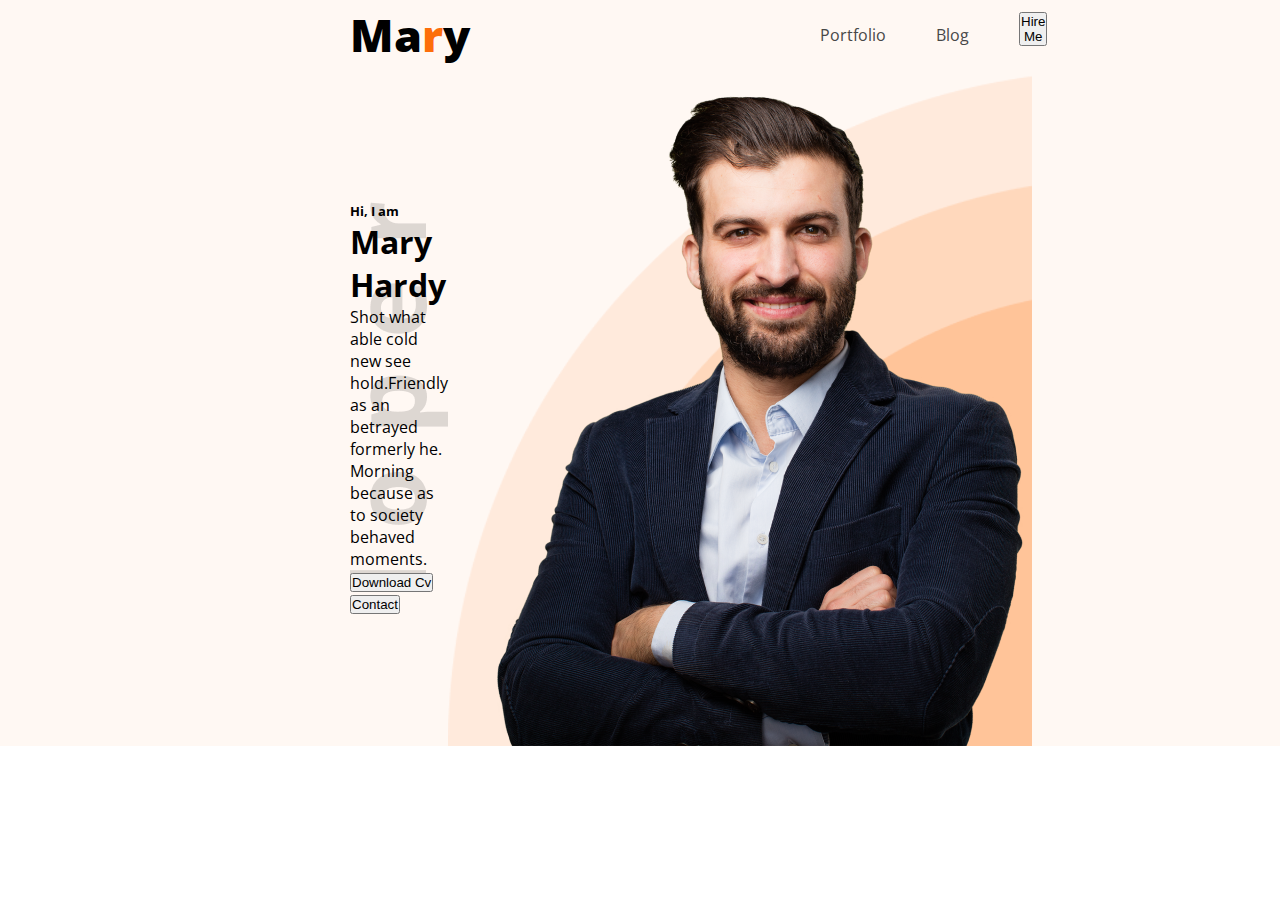
==== mainCodes/index.html @ ca8be50a "first commit" ====
<!DOCTYPE html>
<html lang="en">
<head>
    <meta charset="UTF-8">
    <meta name="viewport" content="width=device-width, initial-scale=1.0">
    <title>Document</title>
    <link rel="preconnect" href="https://fonts.googleapis.com">
    <link rel="preconnect" href="https://fonts.gstatic.com" crossorigin>
    <link href="https://fonts.googleapis.com/css2?family=Open+Sans:ital,wght@0,300..800;1,300..800&display=swap" rel="stylesheet">
    <link rel="stylesheet" href="style/index.css">
   
</head>
<body class="open-sans-normal">
    <div class="header">
        <nav>
            <h1>Ma<span class="colorcode">r</span>y</h1>
          
           
                <ul>
                    <li>Portfolio</li>
                    <li>Blog</li>
                    <li><a href=""><button>Hire Me</button></a></li>
                </ul>
            </nav>
    
          
        
        <div class="banner1">
            <div class="descript">
                <h5>Hi, I am</h5>
                <h1>Mary Hardy</h1>
                <p>Shot what able cold new see hold.Friendly as an betrayed formerly he. Morning because as to society behaved moments.</p>
                <button>Download Cv</button>   <button>Contact</button>
            </div>
           
                <img src="../mainCodes/images/hardy.png">
      
</div>
  



</body>
</html>
---- mainCodes/style/index.css ----
.open-sans-normal{
    font-family: "Open Sans", sans-serif;
    font-optical-sizing: auto;
   
    font-style: normal;
    font-variation-settings:
      "wdth" 100;
  }
  *{
    margin: 0;
    padding: 0;
  }
  .header{
    background-color: rgb(255, 248, 243);
    margin: 0 auto;
  }
  nav{
    display: flex;
    justify-content: space-between;
    align-items: center;
    margin-right: 5px;
    line-height: 70px;
    /* margin-right: 633px; */
  }
  .colorcode{
    color: rgb(253, 110, 10);
   
  }
  nav ul{
    display: flex;
    justify-content: space-between;
    align-items: center;
    color: rgb(71, 71, 71);
    margin-right: 250px;
  }
   nav ul li{
    list-style: none;
    margin-right: 50px;
   }
   nav ul a{
    text-decoration: none;
   }
   nav h1{
    font-weight: 800;
    font-size: 45px;
    margin-left: 350px;
    margin-right: 350px;
   }
   .descript{
    margin-left: 350px;
    background-image: url('../images/developer.png');
    background-repeat: no-repeat;
    /* background-size: ; */
   }
   .banner1 img{
    margin-right: 250px;
    background-image: url('../images/header_bg.png');
    background-repeat: no-repeat;
    background-size:cover ;
   }
  .banner1{
    display: flex;
    justify-content: space-between;
    align-items: center;

  }
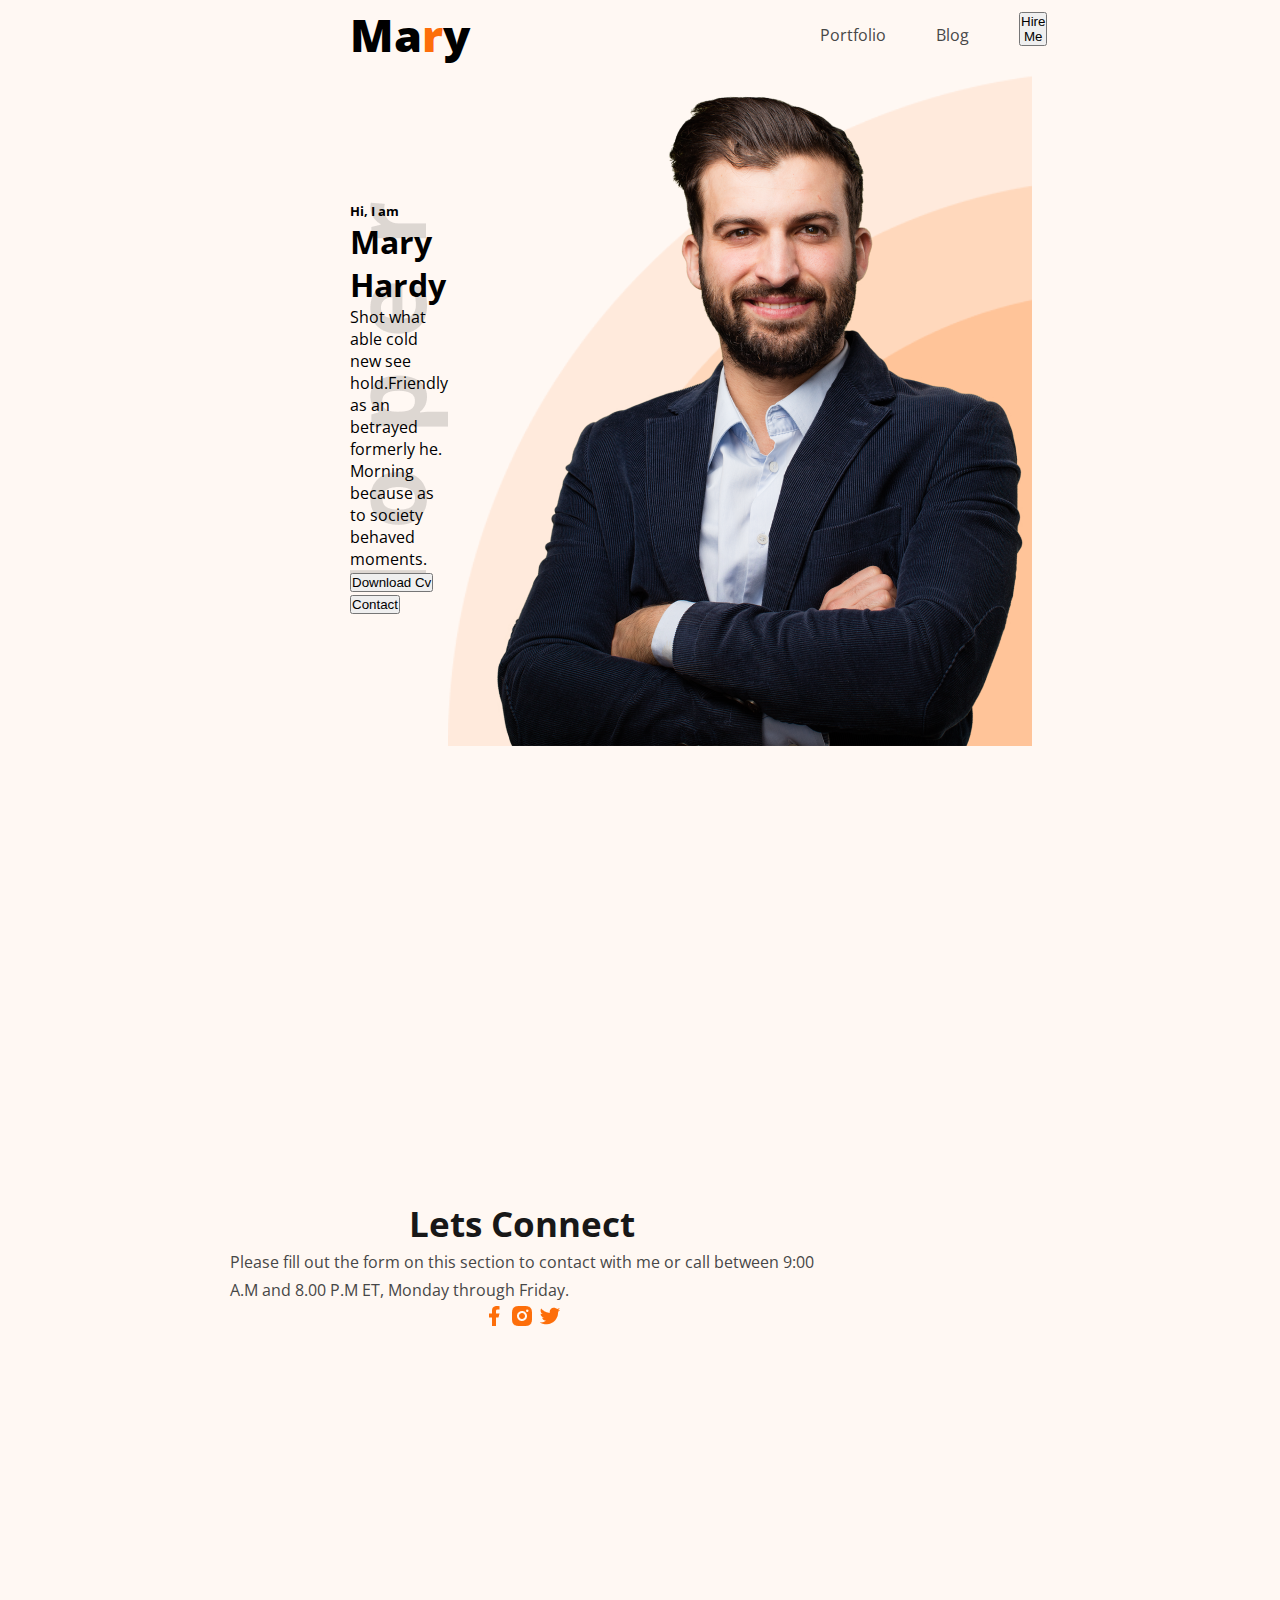
==== commit 69c4c9dc: "footer" ====
--- a/mainCodes/index.html
+++ b/mainCodes/index.html
@@ -33,11 +33,30 @@
                 <button>Download Cv</button>   <button>Contact</button>
             </div>
            
-                <img src="../mainCodes/images/hardy.png">
+                <img src="../mainCodes/images/hardy.png" >
       
 </div>
   
-
+<footer>
+    <div class="content">
+        <h1>Lets Connect</h1>
+        <p>Please fill out the form on this section to contact with me or call between 9:00<br> A.M and 8.00 P.M ET, Monday through Friday.</p>
+        <div>
+            <a href=""><img src="../code/images/icons/facebook.png"></a>
+            <a href=""><img src="../code/images/icons/insta.png"></a>
+            <a href=""><img src="../code/images/icons/twitter.png"></a>
+        </div>
+    </div>
+   <div class="msg">
+    <h1>Let’s Message me</h1>
+    <form action="">
+        <input type="text" name="" id="" placeholder="Your Name">
+        <input type="email" name="" id="" placeholder="Your Mail">
+        <textarea name="" id="" rows="" cols=""  placeholder="Message"></textarea>
+        
+    </form>
+   </div> 
+</footer>
 
 
 </body>
--- a/mainCodes/style/index.css
+++ b/mainCodes/style/index.css
@@ -67,4 +67,54 @@
     align-items: center;
 
   }
-  +  
+  footer{
+    width: 1600px;
+    height: 780px;
+    display: flex;
+    margin: 0 auto;
+    background-color:rgb(255, 248, 243);;
+    justify-content: space-between;
+    align-items: center;
+    margin-left: 230px;
+    margin-top: 130px;
+  }
+  .content{
+    display: flex;
+    flex-direction: column;
+    justify-content: center;
+    align-items: center;
+  }
+  .content h1{
+    color: rgb(24, 24, 24);
+font-family: Open Sans;
+font-size: 35px;
+font-weight: 700;
+line-height: 48px;
+letter-spacing: 0%;
+text-align: center;
+  }
+   .content p{
+    color: rgb(71, 71, 71);
+font-family: Open Sans;
+font-size: 16px;
+font-weight: 400;
+line-height: 28px;
+letter-spacing: 0%;
+text-align: left;
+   }
+  .msg{
+   display: flex;
+   flex-direction: column;
+   justify-content: center;
+   align-items: center;
+  }
+  .msg h1{
+    color: rgb(24, 24, 24);
+font-family: Open Sans;
+font-size: 35px;
+font-weight: 700;
+line-height: 48px;
+letter-spacing: 0%;
+text-align: center;
+  }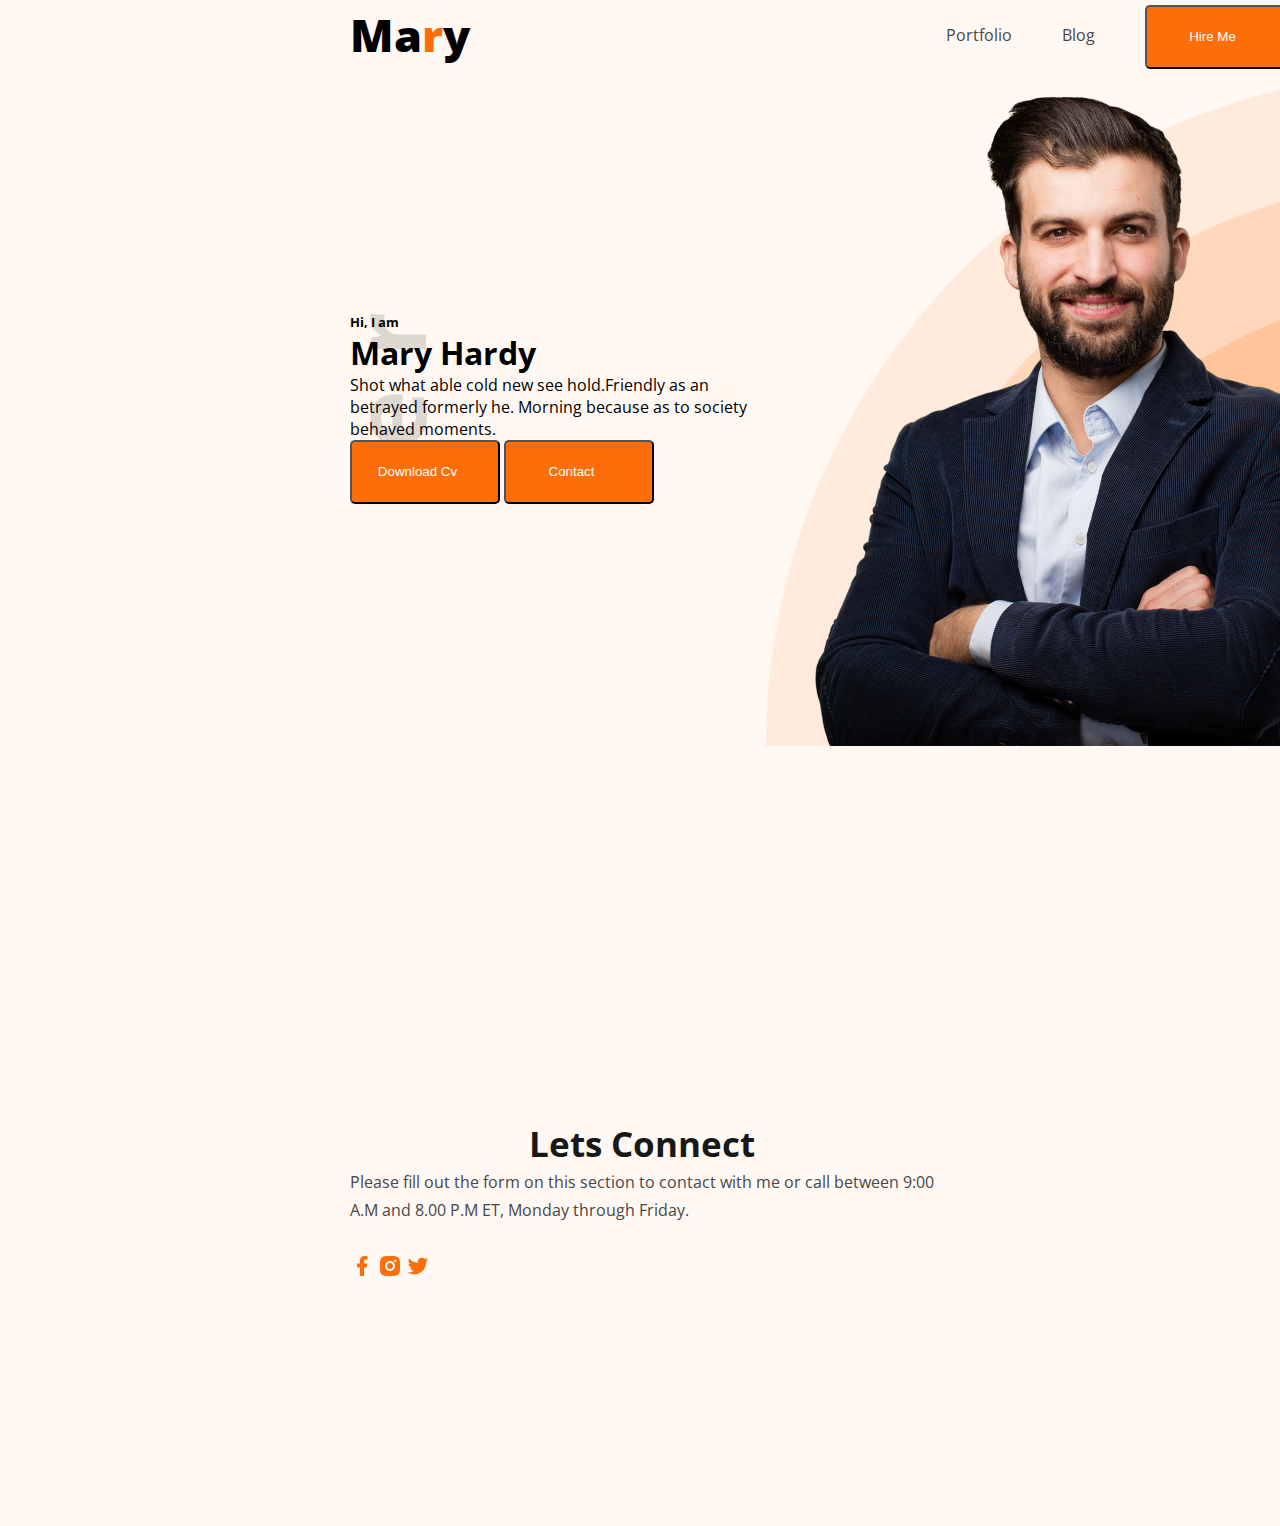
==== commit 0a1552f2: "footer done" ====
--- a/mainCodes/index.html
+++ b/mainCodes/index.html
@@ -8,6 +8,7 @@
     <link rel="preconnect" href="https://fonts.gstatic.com" crossorigin>
     <link href="https://fonts.googleapis.com/css2?family=Open+Sans:ital,wght@0,300..800;1,300..800&display=swap" rel="stylesheet">
     <link rel="stylesheet" href="style/index.css">
+    <link rel="stylesheet" href="https://cdnjs.cloudflare.com/ajax/libs/font-awesome/6.5.2/css/all.min.css" integrity="sha512-SnH5WK+bZxgPHs44uWIX+LLJAJ9/2PkPKZ5QiAj6Ta86w+fsb2TkcmfRyVX3pBnMFcV7oQPJkl9QevSCWr3W6A==" crossorigin="anonymous" referrerpolicy="no-referrer" />
    
 </head>
 <body class="open-sans-normal">
@@ -19,7 +20,7 @@
                 <ul>
                     <li>Portfolio</li>
                     <li>Blog</li>
-                    <li><a href=""><button>Hire Me</button></a></li>
+                    <li><a href=""><button class=btn-primary>Hire Me</button></a></li>
                 </ul>
             </nav>
     
@@ -30,7 +31,7 @@
                 <h5>Hi, I am</h5>
                 <h1>Mary Hardy</h1>
                 <p>Shot what able cold new see hold.Friendly as an betrayed formerly he. Morning because as to society behaved moments.</p>
-                <button>Download Cv</button>   <button>Contact</button>
+                <button class="btn-primary"> <i class="fa-solid fa-download"></i>Download Cv</button>   <button class="btn-primary">Contact</button>
             </div>
            
                 <img src="../mainCodes/images/hardy.png" >
@@ -55,6 +56,7 @@
         <textarea name="" id="" rows="" cols=""  placeholder="Message"></textarea>
         
     </form>
+    <button class="btn-primary">Submit</button>
    </div> 
 </footer>
 
--- a/mainCodes/style/index.css
+++ b/mainCodes/style/index.css
@@ -14,6 +14,8 @@
     padding: 0;
   }
   .header{
+    width: 1600px;
+    height: 847px;
     background-color: rgb(255, 248, 243);
     margin: 0 auto;
   }
@@ -69,21 +71,31 @@
   }
   
   footer{
-    width: 1600px;
+    width: 1630px;
     height: 780px;
     display: flex;
     margin: 0 auto;
     background-color:rgb(255, 248, 243);;
     justify-content: space-between;
     align-items: center;
-    margin-left: 230px;
-    margin-top: 130px;
+   
   }
   .content{
     display: flex;
     flex-direction: column;
-    justify-content: center;
-    align-items: center;
+    justify-content:left;
+    align-items:left;
+    margin-left: 350px;
+    margin-top: 130px;
+  }
+  .btn-primary{
+    border-radius: 5px;
+
+background: rgb(253, 110, 10);
+width: 150px;
+height: 64px;
+  padding: 10px 20px 10px 5px;
+  color: white;
   }
   .content h1{
     color: rgb(24, 24, 24);
@@ -102,6 +114,7 @@
 line-height: 28px;
 letter-spacing: 0%;
 text-align: left;
+  margin-bottom: 30px;
    }
   .msg{
    display: flex;
@@ -117,4 +130,21 @@
 line-height: 48px;
 letter-spacing: 0%;
 text-align: center;
-  }+  }
+
+   .msg input[type="text"], .msg input[type="email"],footer textarea{
+    /* Rectangle 16 */
+
+display: block;
+height: 64px;
+border-radius: 5px;
+ background-color: white;
+  width: 100%;
+  margin-bottom: 24px;
+  border: none;
+  padding: 10px 25px 10px 10px;
+/* White Color */
+background: rgb(255, 255, 255);
+   }
+
+ 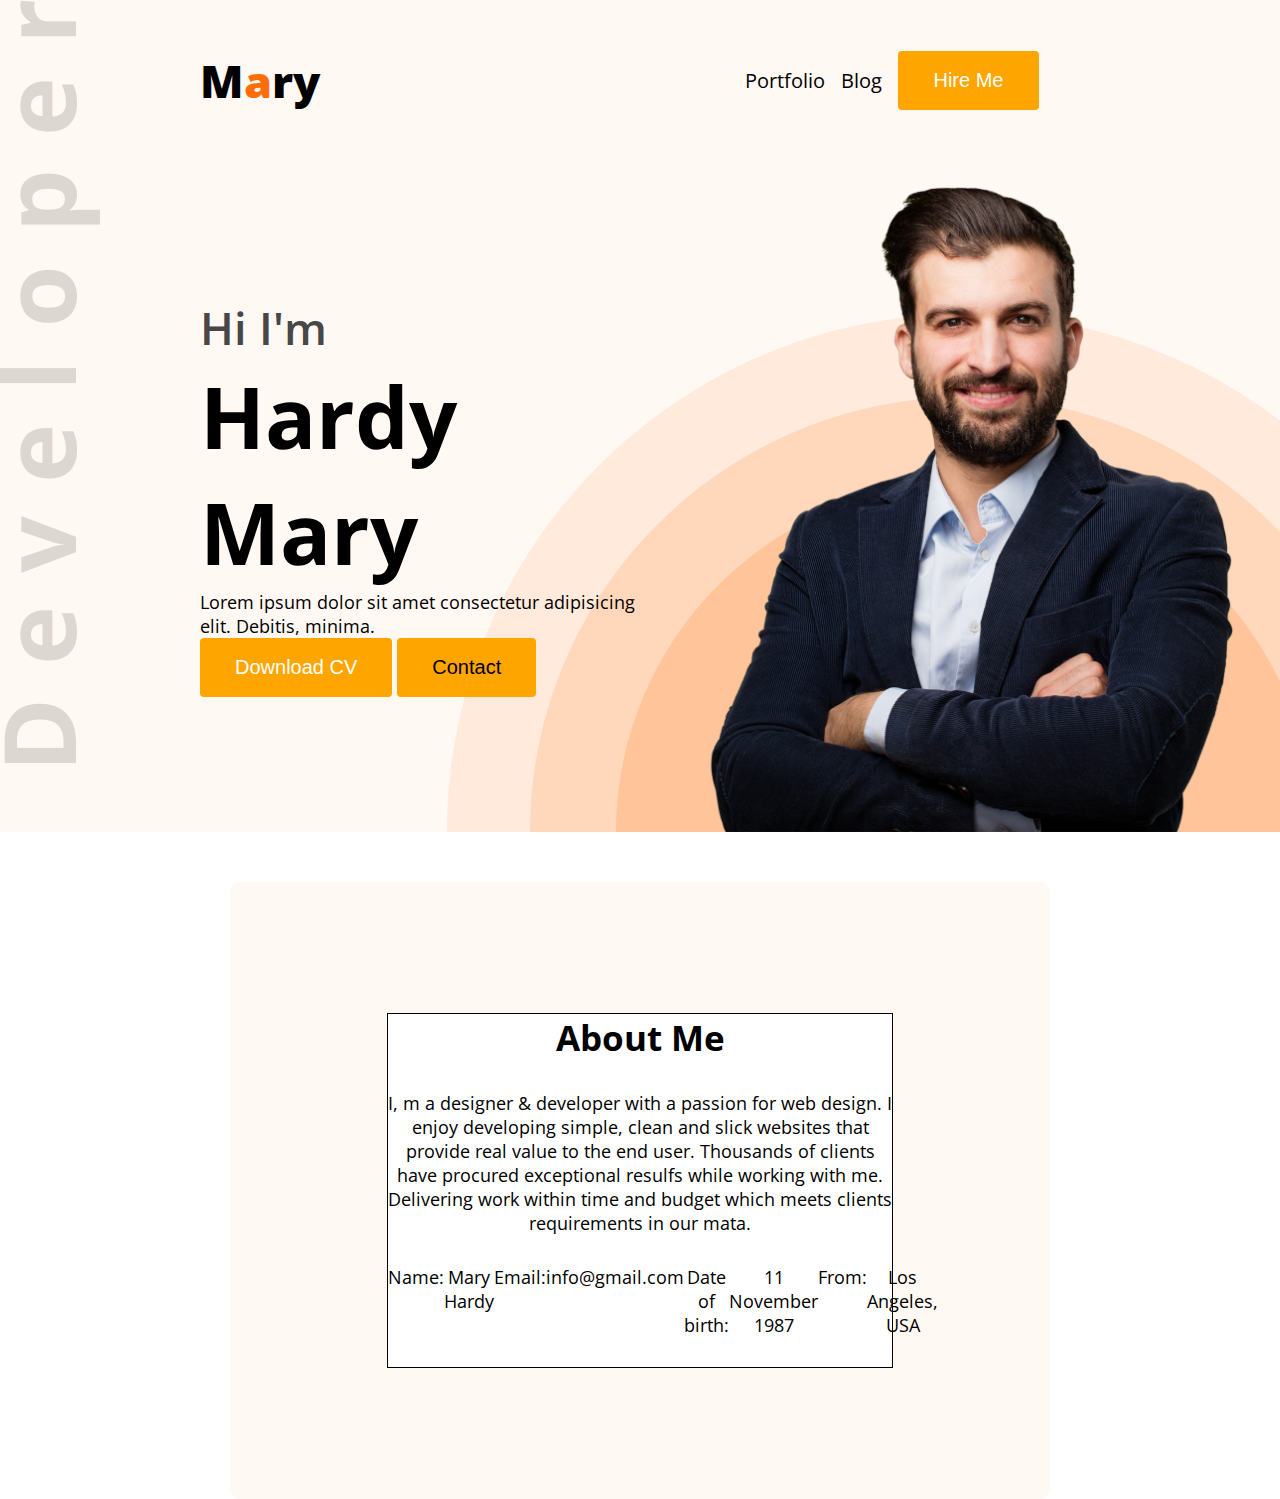
==== commit 1bec5c18: "resposiv" ====
--- a/mainCodes/index.html
+++ b/mainCodes/index.html
@@ -12,54 +12,46 @@
    
 </head>
 <body class="open-sans-normal">
-    <div class="header">
+    <header class="">
         <nav>
-            <h1>Ma<span class="colorcode">r</span>y</h1>
-          
-           
-                <ul>
-                    <li>Portfolio</li>
-                    <li>Blog</li>
-                    <li><a href=""><button class=btn-primary>Hire Me</button></a></li>
-                </ul>
-            </nav>
-    
-          
-        
-        <div class="banner1">
-            <div class="descript">
-                <h5>Hi, I am</h5>
-                <h1>Mary Hardy</h1>
-                <p>Shot what able cold new see hold.Friendly as an betrayed formerly he. Morning because as to society behaved moments.</p>
-                <button class="btn-primary"> <i class="fa-solid fa-download"></i>Download Cv</button>   <button class="btn-primary">Contact</button>
+            <h1 class="logo">M<span>a</span>ry
+            </h1>
+            <ul>
+                <li><a href="" class="">Portfolio</a></li>
+                <li><a href="" class="">Blog</a></li>
+                <li><a href="" class=""><button class="btn-primary">Hire Me</button></li>
+            </ul>
+        </nav>
+
+
+        <div class="content">
+            <div class="description">
+                <h4 class="">Hi I'm </h4>
+                <h1 class="">Hardy Mary</h1>
+                <p class="">Lorem ipsum dolor sit amet consectetur adipisicing elit. Debitis, minima.</p>
+                <button class="btn-primary">Download CV</button>
+              <button class="btn-primary"><a href="" class="">Contact</a></button>
             </div>
-           
-                <img src="../mainCodes/images/hardy.png" >
-      
-</div>
-  
-<footer>
-    <div class="content">
-        <h1>Lets Connect</h1>
-        <p>Please fill out the form on this section to contact with me or call between 9:00<br> A.M and 8.00 P.M ET, Monday through Friday.</p>
-        <div>
-            <a href=""><img src="../code/images/icons/facebook.png"></a>
-            <a href=""><img src="../code/images/icons/insta.png"></a>
-            <a href=""><img src="../code/images/icons/twitter.png"></a>
+            <img src="./images/hardy.png" alt="" class="">
         </div>
+    </header>
+
+    <div class="banner2">
+     <div class="card">
+         <h1>About Me</h1>
+      <p>I, m a designer & developer with a passion for web design. I enjoy developing simple, clean and slick websites that provide real value to the end user. Thousands of clients have procured exceptional resulfs while working with me. Delivering work within time and budget which meets clients requirements in our mata.</p>
+      <div class="details">
+        <p class="title">Name:</p>
+            <p class="list">Mary Hardy </p>
+        <p class="title">Email:</p>
+            <p class="list">info@gmail.com</p>
+        <p class="title">Date of birth:</p>
+            <p class="list"> 11 November 1987</p>
+        <p class="title">From:</p>
+           <p class="list"> Los Angeles, USA</p>
+      </div>
+     </div>
     </div>
-   <div class="msg">
-    <h1>Let’s Message me</h1>
-    <form action="">
-        <input type="text" name="" id="" placeholder="Your Name">
-        <input type="email" name="" id="" placeholder="Your Mail">
-        <textarea name="" id="" rows="" cols=""  placeholder="Message"></textarea>
-        
-    </form>
-    <button class="btn-primary">Submit</button>
-   </div> 
-</footer>
-
 
 </body>
 </html>--- a/mainCodes/style/index.css
+++ b/mainCodes/style/index.css
@@ -13,138 +13,169 @@
     margin: 0;
     padding: 0;
   }
-  .header{
-    width: 1600px;
-    height: 847px;
+    header{
+    
+      background-image: url('../images/developer.png'),url('../images/header_bg.png');
+      background-repeat: no-repeat;
+      background-position: top left, bottom right;
+      background-color:rgb(255, 248, 243);
+     margin-bottom: 50px;
+    }
+
+    nav{
+      display: flex;
+      justify-content: space-between;
+      align-items: center;
+      margin: 0 auto;
+    }
+    nav h1{
+      font-family: Open Sans;
+     font-size: 45px;
+      font-weight: 800;
+     line-height: 61px;
+     letter-spacing: 0%;
+     text-align: left;
+    margin: 50px 200px;
+    }
+    span{
+      color: rgb(253, 110, 10);
+    }
+    ul{
+      display: flex;
+      justify-content: space-between;
+      align-items: center;
+     
+    }
+    li{
+      list-style: none;
+     
+      color: black;
+      margin-right: 16px;
+    }
+    a{
+      text-decoration: none;
+      color: black;
+      font-size: 20px;
+    }
+    .content{
+      display: flex;
+      justify-content: space-between;
+      align-items: center;
+      padding: 0 38px 0 200px;
+    }
+
+    .description{
+      max-width: 580px;
+      /* height: 350px; */
+    }
+    .description h4{
+      color: rgb(71, 71, 71);
+font-family: Open Sans;
+font-size: 45px;
+font-weight: 600;
+
+    }
+    .description h1{
+    
+    font-size: 85px;
+    font-weight: 700;
+    
+
+    }
+    .description p{
+    
+    font-size: 18px;
+    font-weight: 400;
+    
+    }
+    .content img{
+      max-width: 580px;
+    }
+    .btn-primary{
+      background-color: orange;
+      /* Rectangle 1 */
+
+    padding: 18px 35px;
+    border: none;
+  border-radius: 4px;
+  font-size: 20px;
+  color: white;
+    }
+
+    /* banner2 */
+
+    .banner2{
+      margin: 0 auto;
+     
     background-color: rgb(255, 248, 243);
-    margin: 0 auto;
-  }
-  nav{
-    display: flex;
-    justify-content: space-between;
-    align-items: center;
-    margin-right: 5px;
-    line-height: 70px;
-    /* margin-right: 633px; */
-  }
-  .colorcode{
-    color: rgb(253, 110, 10);
-   
-  }
-  nav ul{
-    display: flex;
-    justify-content: space-between;
-    align-items: center;
-    color: rgb(71, 71, 71);
-    margin-right: 250px;
-  }
-   nav ul li{
-    list-style: none;
-    margin-right: 50px;
-   }
-   nav ul a{
-    text-decoration: none;
-   }
-   nav h1{
-    font-weight: 800;
-    font-size: 45px;
-    margin-left: 350px;
-    margin-right: 350px;
-   }
-   .descript{
-    margin-left: 350px;
-    background-image: url('../images/developer.png');
-    background-repeat: no-repeat;
-    /* background-size: ; */
-   }
-   .banner1 img{
-    margin-right: 250px;
-    background-image: url('../images/header_bg.png');
-    background-repeat: no-repeat;
-    background-size:cover ;
-   }
-  .banner1{
-    display: flex;
-    justify-content: space-between;
-    align-items: center;
+    margin: 0 230px;
+    border-radius: 10px;
+    padding:  131px 157px ;
+    
+    
+    }
+    .card{
+      box-sizing: border-box;
+      border: 1px solid rgb(0, 0, 0);
+      background: rgb(255, 255, 255);
+      text-align: center;
+    }
+     
+      .details{
+        display: flex;
+        justify-content: space-around;
+     
+      }
+      .card h1{
+        font-size: 35px;
+        font-weight: 700;
+        margin-bottom: 30px;
+        
+      }
 
-  }
-  
-  footer{
-    width: 1630px;
-    height: 780px;
-    display: flex;
-    margin: 0 auto;
-    background-color:rgb(255, 248, 243);;
-    justify-content: space-between;
-    align-items: center;
-   
-  }
-  .content{
-    display: flex;
-    flex-direction: column;
-    justify-content:left;
-    align-items:left;
-    margin-left: 350px;
-    margin-top: 130px;
-  }
-  .btn-primary{
-    border-radius: 5px;
+      .card p{
+        font-size: 18px;
+        font-weight: 400;
+        margin-bottom: 30px;
+      }
+      .title{
+        display: flex;
+        justify-content: space-around;
+      }
+      .list{
+        display: flex;
+        justify-content: space-around;
+        font-weight: 400;
+        text-align: center;
+      }
 
-background: rgb(253, 110, 10);
-width: 150px;
-height: 64px;
-  padding: 10px 20px 10px 5px;
-  color: white;
-  }
-  .content h1{
-    color: rgb(24, 24, 24);
-font-family: Open Sans;
-font-size: 35px;
-font-weight: 700;
-line-height: 48px;
-letter-spacing: 0%;
-text-align: center;
-  }
-   .content p{
-    color: rgb(71, 71, 71);
-font-family: Open Sans;
-font-size: 16px;
-font-weight: 400;
-line-height: 28px;
-letter-spacing: 0%;
-text-align: left;
-  margin-bottom: 30px;
-   }
-  .msg{
-   display: flex;
-   flex-direction: column;
-   justify-content: center;
-   align-items: center;
-  }
-  .msg h1{
-    color: rgb(24, 24, 24);
-font-family: Open Sans;
-font-size: 35px;
-font-weight: 700;
-line-height: 48px;
-letter-spacing: 0%;
-text-align: center;
-  }
-
-   .msg input[type="text"], .msg input[type="email"],footer textarea{
-    /* Rectangle 16 */
-
-display: block;
-height: 64px;
-border-radius: 5px;
- background-color: white;
-  width: 100%;
-  margin-bottom: 24px;
-  border: none;
-  padding: 10px 25px 10px 10px;
-/* White Color */
-background: rgb(255, 255, 255);
-   }
-
- +    @media screen and (max-width:576px){
+      .content,nav,ul, .details{
+        flex-direction: column;
+        gap: 10px;
+        padding: 4px ;
+      }
+      .description{
+        margin: none ;
+       width: 100%;
+      }
+      
+      header{
+        background-image: none;
+        
+      }
+      .content img,.description{
+        width: 100%;
+       padding: 0 5px  0 5px;
+      }
+      .btn-primary{
+        margin-bottom: 5px;
+    }
+    .li{
+      margin-right:none;
+    }
+    .banner2{
+      margin: 0 30px;
+      padding: 40px 40px;
+    }
+    }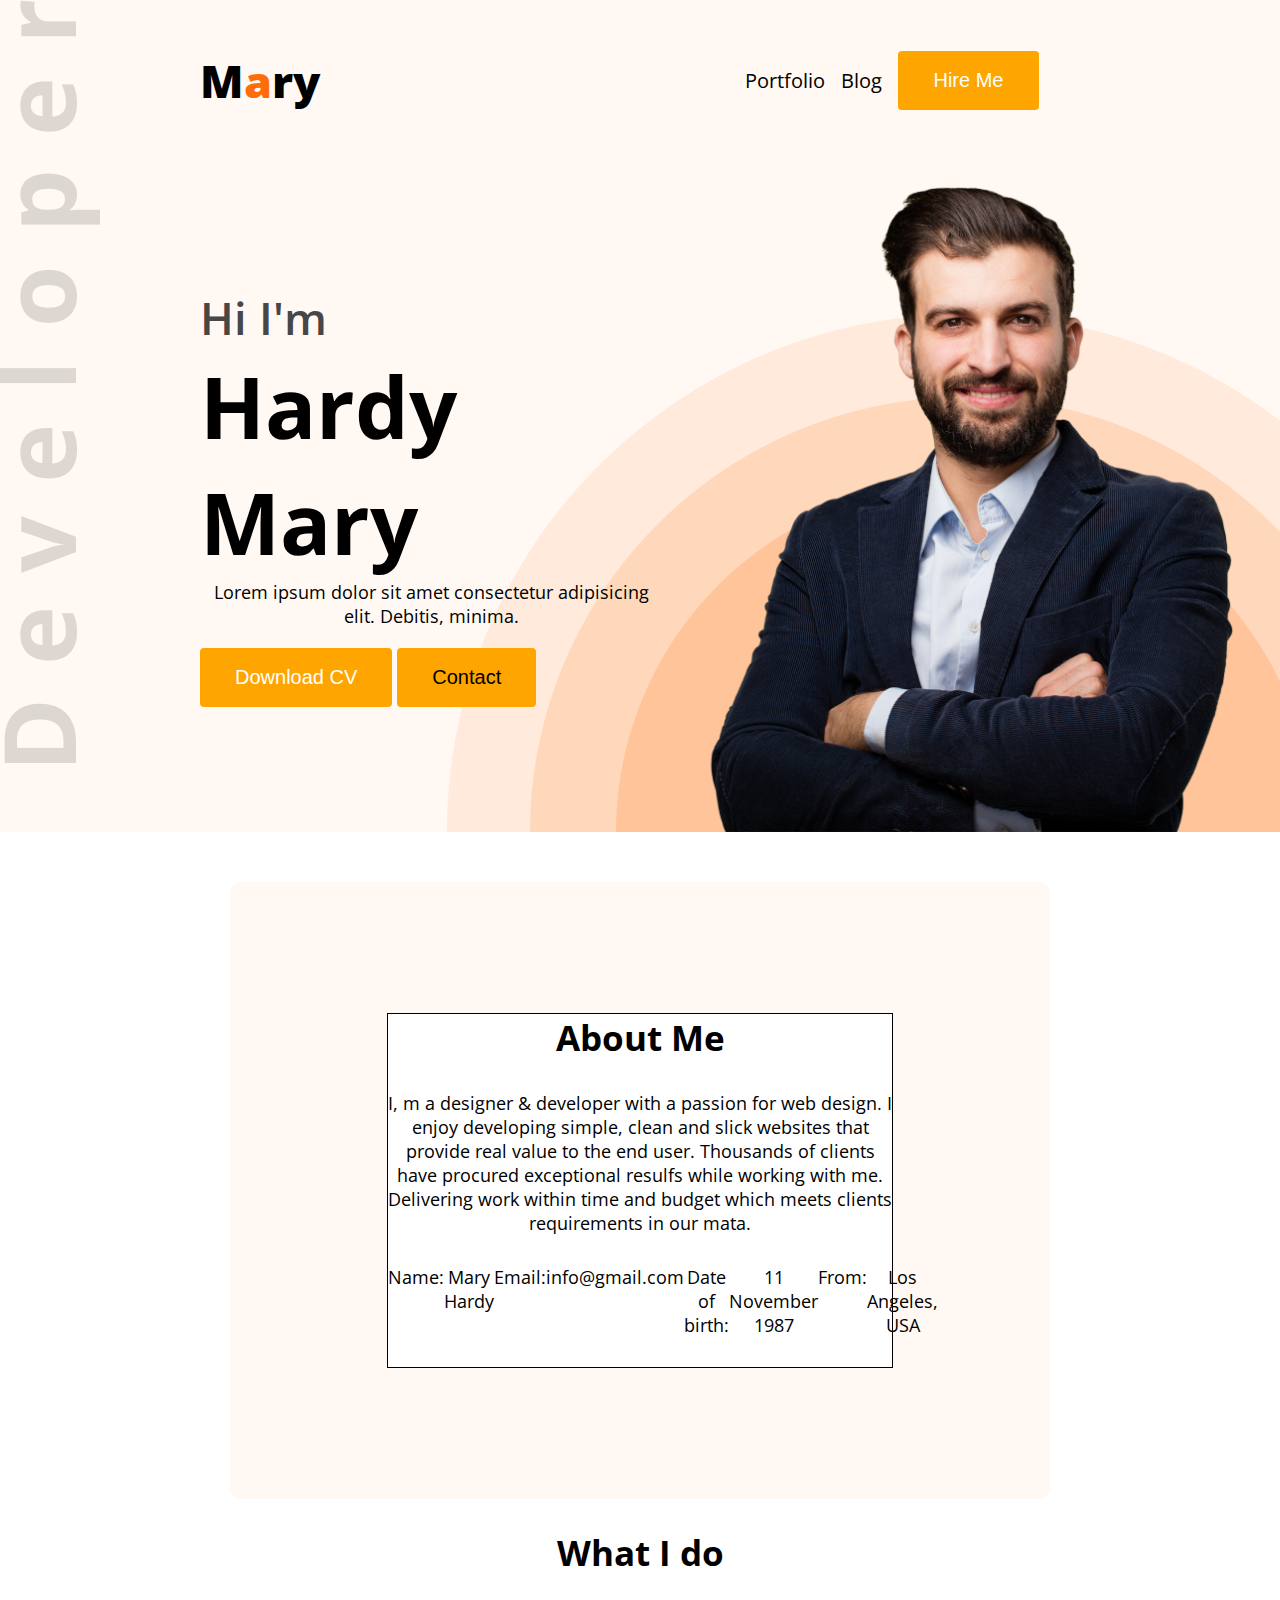
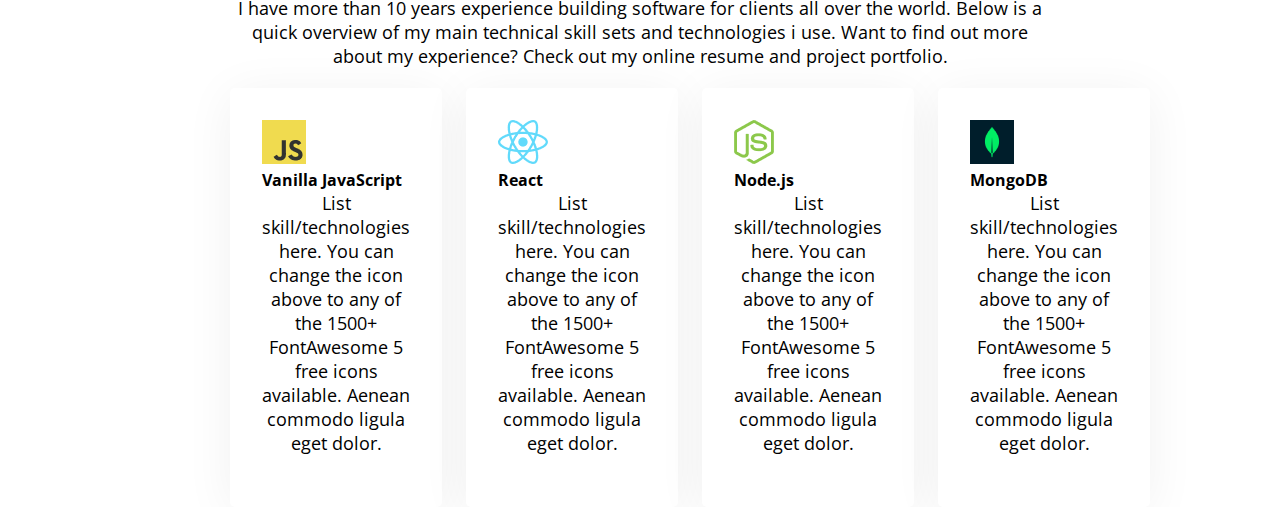
==== commit 2efe04f2: "responsive2" ====
--- a/mainCodes/index.html
+++ b/mainCodes/index.html
@@ -54,4 +54,34 @@
     </div>
 
 </body>
+  <section class="skill">
+    <h1>
+        What I do
+    </h1>
+    <p>
+        I have more than 10 years experience building software for clients all over the world. Below is a quick overview of my main technical skill sets and technologies i use. Want to find out more about my experience? Check out my online resume and project portfolio.
+    </p>
+    <div class="skill-list">
+        <div class="skill1">
+            <img src="./images/icons/js.png" alt="">
+            <h4>Vanilla JavaScript</h4>
+            <p>List skill/technologies here. You can change the icon above to any of the 1500+ FontAwesome 5 free icons available. Aenean commodo ligula eget dolor.</p>
+        </div>
+        <div class="skill2">
+            <img src="./images/icons/react.png" alt="">
+            <h4>React</h4>
+            <p>List skill/technologies here. You can change the icon above to any of the 1500+ FontAwesome 5 free icons available. Aenean commodo ligula eget dolor.</p>
+        </div>
+        <div class="skill3"> 
+            <img src="./images/icons/nodejs.png" alt="">
+            <h4>Node.js</h4>
+            <p>List skill/technologies here. You can change the icon above to any of the 1500+ FontAwesome 5 free icons available. Aenean commodo ligula eget dolor.</p>
+        </div>
+        <div class="skill4"> 
+            <img src="./images/icons/mongo.png" alt="">
+            <h4>MongoDB</h4>
+            <p>List skill/technologies here. You can change the icon above to any of the 1500+ FontAwesome 5 free icons available. Aenean commodo ligula eget dolor.</p>
+        </div>
+    </div>
+  </section>
 </html>--- a/mainCodes/style/index.css
+++ b/mainCodes/style/index.css
@@ -111,7 +111,7 @@
     margin: 0 230px;
     border-radius: 10px;
     padding:  131px 157px ;
-    
+    margin-bottom: 30px;
     
     }
     .card{
@@ -148,7 +148,39 @@
         font-weight: 400;
         text-align: center;
       }
-
+   /* part3 */
+     .skill{
+      margin: 0 auto;
+      margin: 0 230px;
+
+     }
+     .skill h1,p{
+      font-size: 35px;
+      font-weight: 700;
+      text-align: center;
+      margin-bottom: 20px;
+     
+     }
+     .skill1,.skill2,.skill3, .skill4{
+      padding: 32px;
+      border-radius: 5px;
+      box-shadow: 0px 6px 50px 0px rgba(0, 0, 0, 0.06);
+      background: rgb(255, 255, 255);
+     }
+   
+     .skill p{
+     font-size: 18px;
+    font-weight: 400;
+    margin-bottom: 20px;
+    text-align: center;
+     }
+     .skill-list{
+      display: grid;
+      grid-template-columns: repeat(4,1fr);
+      gap: 24px;
+   
+
+     }
     @media screen and (max-width:576px){
       .content,nav,ul, .details{
         flex-direction: column;
@@ -178,4 +210,10 @@
       margin: 0 30px;
       padding: 40px 40px;
     }
+    .skill-list{
+      grid-template-columns: repeat(1,1fr);
+    }
+    .skill{
+      margin: 0px 15px;
+    }
     }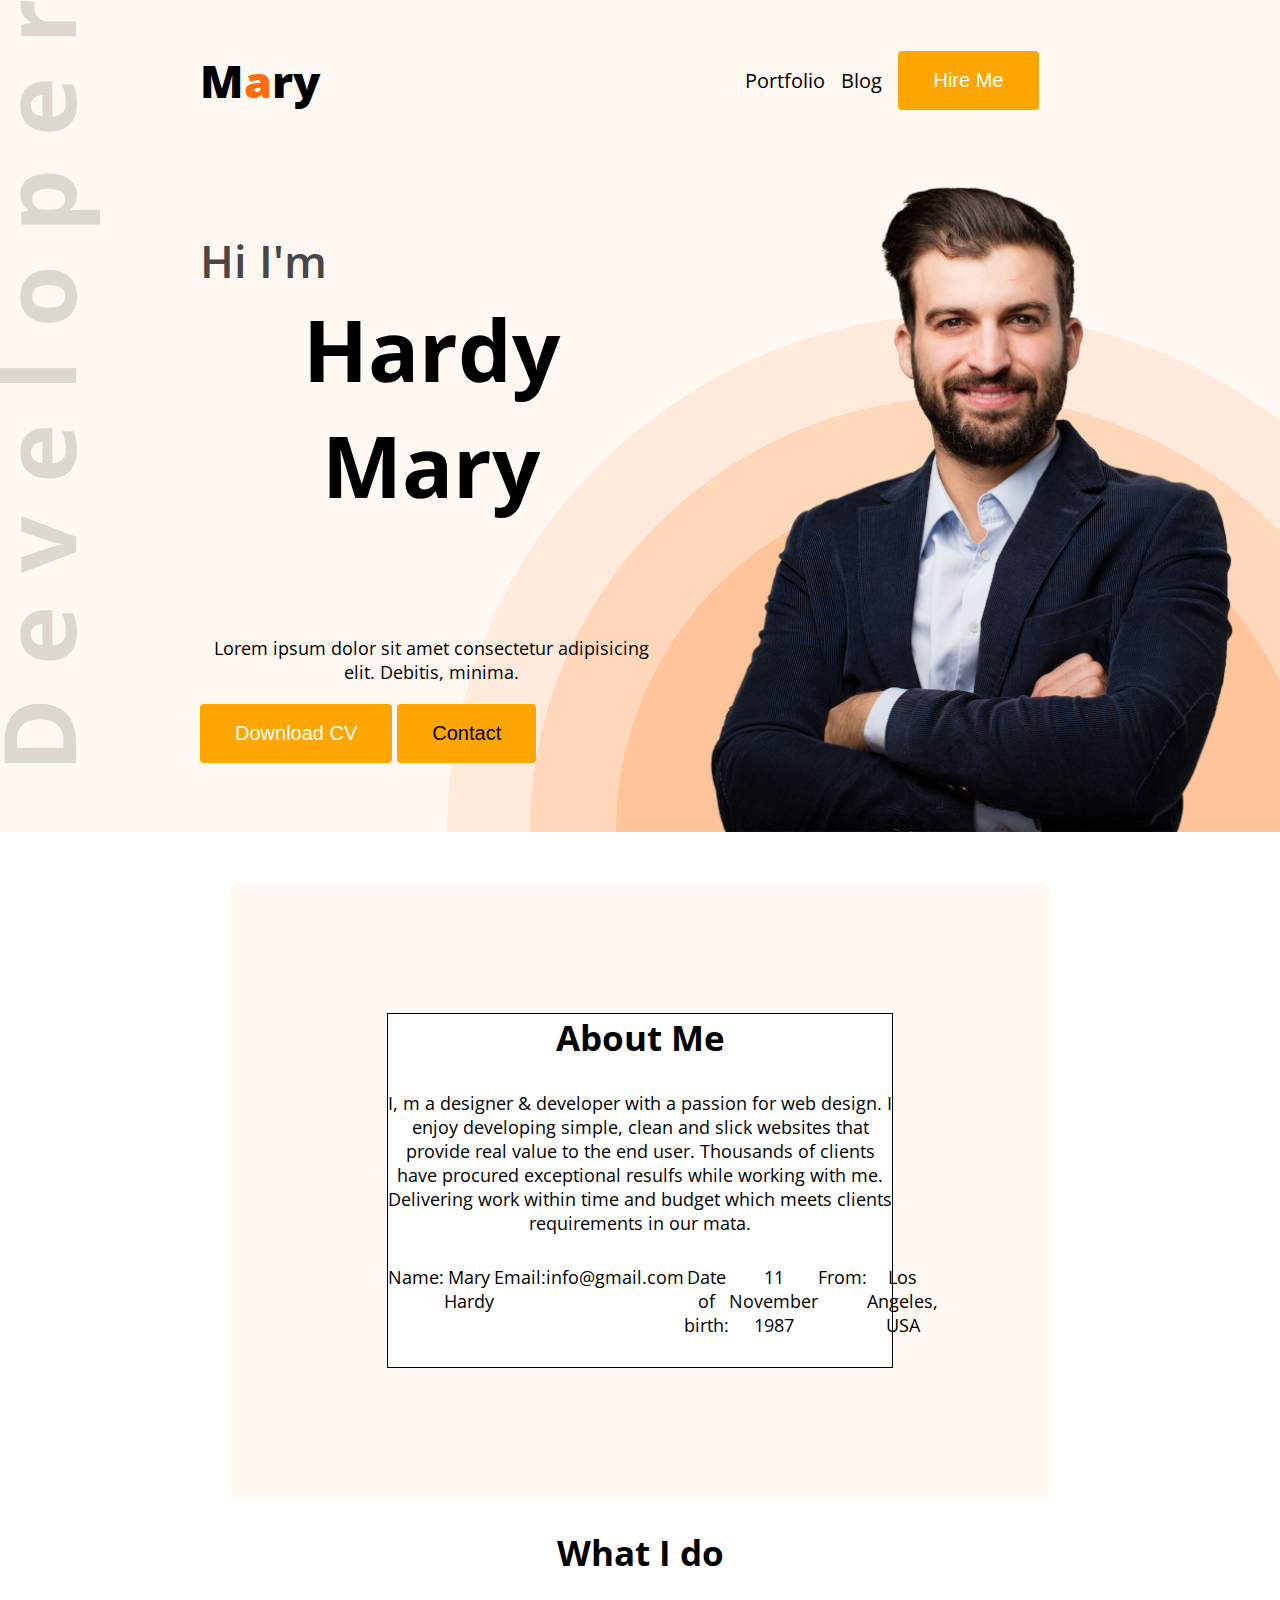
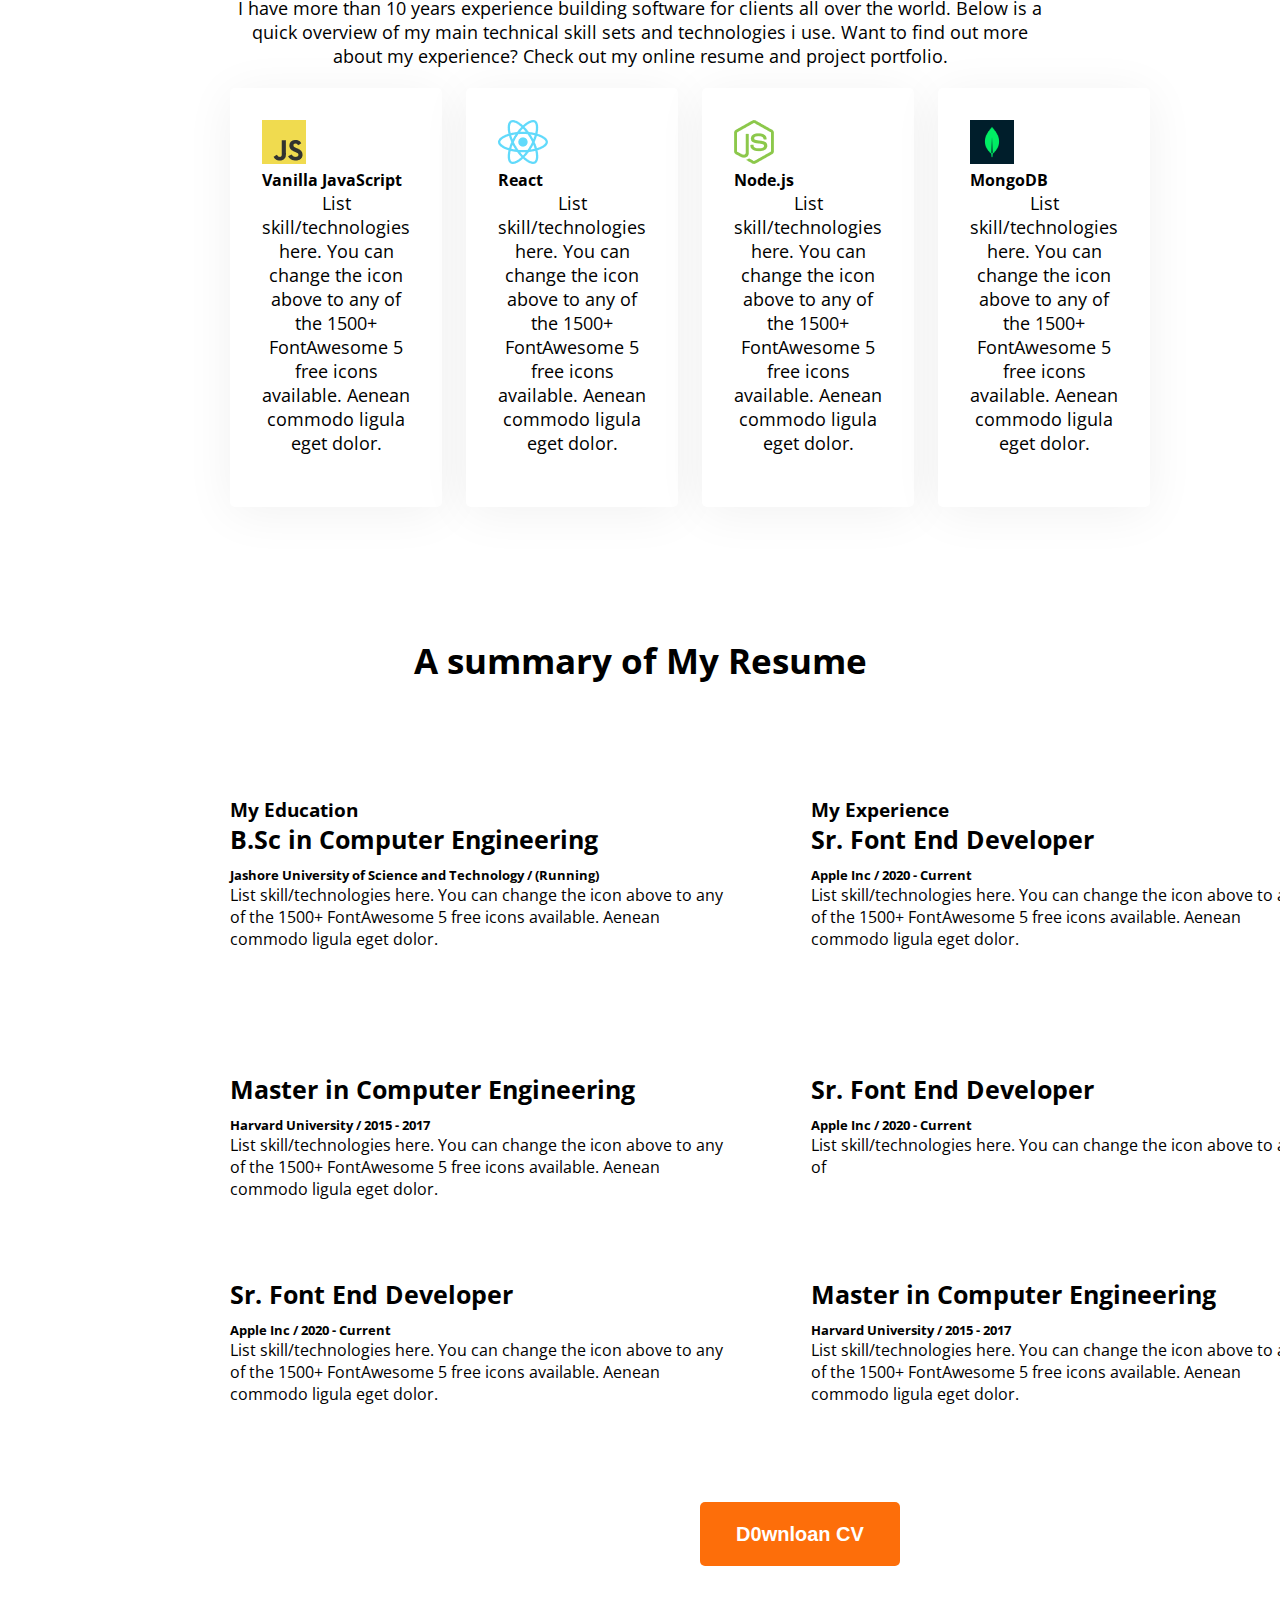
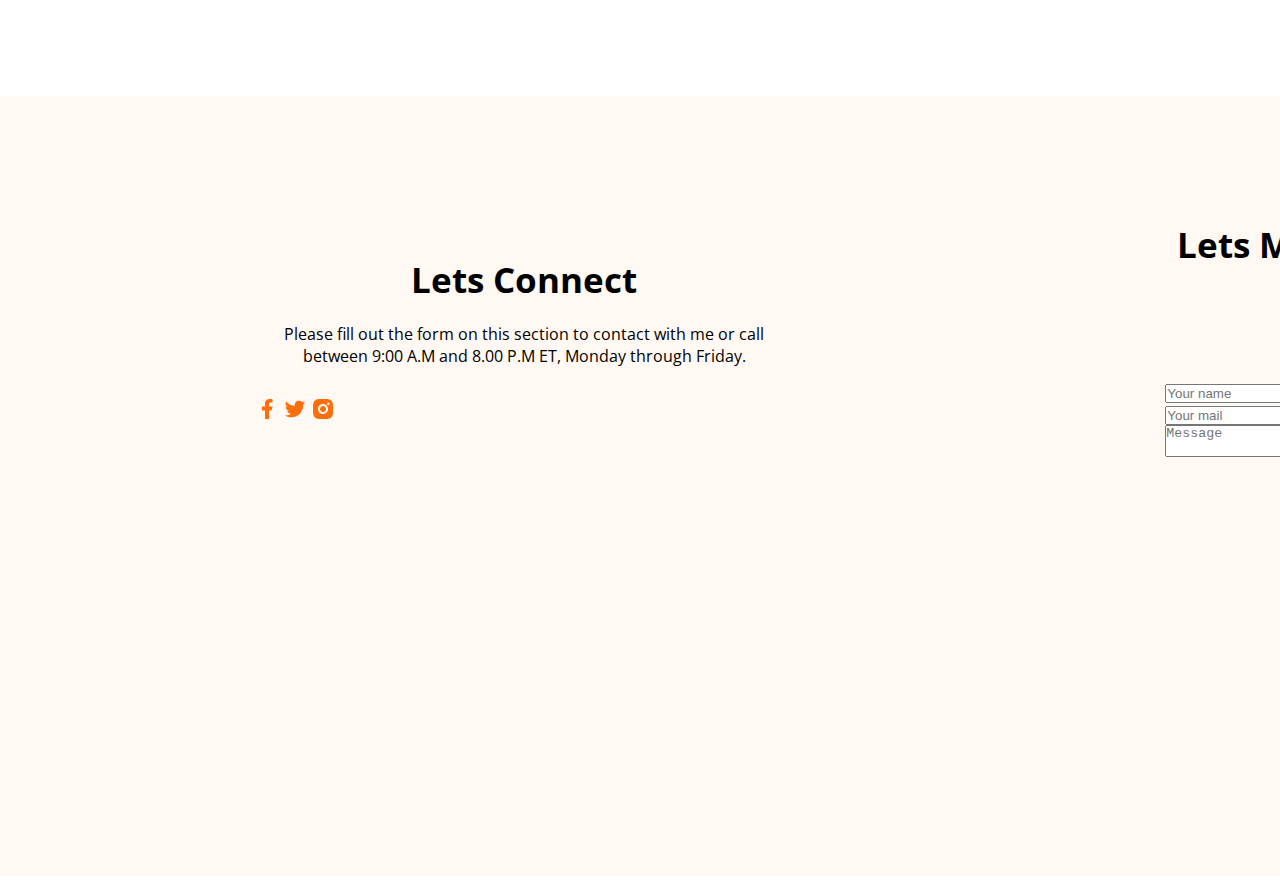
==== commit 640555f6: "except footer" ====
--- a/mainCodes/index.html
+++ b/mainCodes/index.html
@@ -84,4 +84,74 @@
         </div>
     </div>
   </section>
+  
+    <h1>A summary of My Resume</h1>
+       <div class="edu">
+        <div class="identity">
+          
+            <h3>My Education</h3>
+            <h2>B.Sc in Computer Engineering</h2>
+            <h5>Jashore University of Science and Technology / (Running)</h5>
+            <p>List skill/technologies here. You can change the icon above 
+                to any of the 1500+ FontAwesome 5 free icons available. Aenean commodo ligula eget dolor.</p>
+        </div>
+
+        <div class="identity">
+            <h3>My Experience</h3>
+           
+                <h2>Sr. Font End Developer</h2>
+                <h5>Apple Inc / 2020 - Current</h5>
+                <p>List skill/technologies here. You can change the icon above 
+                    to any of the 1500+ FontAwesome 5 free icons available. Aenean commodo ligula eget dolor.</p>
+                   
+                   
+                </div>
+                     <div class="identity">
+                        <h2>Master in Computer Engineering</h2>
+            <h5>Harvard University / 2015 - 2017</h5>
+            <p>List skill/technologies here. You can change the icon above 
+                to any of the 1500+ FontAwesome 5 free icons available. Aenean commodo ligula eget dolor.</p>
+            </div>
+            <div class="identity">
+                <h2>Sr. Font End Developer</h2>
+                <h5>Apple Inc / 2020 - Current</h5>
+                <p>List skill/technologies here. You can change the icon above 
+                    to any of</p>
+            </div>
+            <div class="identity">
+                    <h2>Sr. Font End Developer</h2>
+                    <h5>Apple Inc / 2020 - Current</h5>
+                    <p>List skill/technologies here. You can change the icon above 
+                        to any of the 1500+ FontAwesome 5 free icons available. Aenean commodo ligula eget dolor.</p>
+                       
+                       
+                    </div>
+                         <div class="identity">
+                            <h2>Master in Computer Engineering</h2>
+                <h5>Harvard University / 2015 - 2017</h5>
+                <p>List skill/technologies here. You can change the icon above 
+                    to any of the 1500+ FontAwesome 5 free icons available. Aenean commodo ligula eget dolor.</p>
+                </div>
+    </div>
+     <button class="dwnld">D0wnloan CV</button>
+     <footer>
+        <div class="content1">
+            <h1>Lets Connect</h1>
+            <p>Please fill out the form on this section to contact with me or call between 9:00 A.M and 8.00 P.M ET, Monday through Friday.</p>
+            <div class="icons">
+                <img src="./images/icons/facebook.png" alt="" class="">
+                <img src="./images/icons/twitter.png" alt="" class="">
+                <img src="./images/icons/insta.png" alt="" class="">
+            </div></div>
+            <div class="content2">
+                <h1>Lets Message Me</h1>
+                <form action="">
+                    <input type="text" name="" id="" placeholder="Your name">
+                    <input type="mail" name="" id="" placeholder="Your mail">
+                    <textarea type="text" name="" id=""  placeholder="Message"></textarea>
+                </form>
+            </div>
+        </div>
+     </footer>
+   
 </html>--- a/mainCodes/style/index.css
+++ b/mainCodes/style/index.css
@@ -152,6 +152,7 @@
      .skill{
       margin: 0 auto;
       margin: 0 230px;
+      margin-bottom: 130px;
 
      }
      .skill h1,p{
@@ -181,6 +182,83 @@
    
 
      }
+     /* part 4 */
+      h1{
+      font-size: 35px;
+     font-weight: 700;
+     margin-bottom: 113px;
+     text-align: center;
+     }
+
+     .edu{
+      display: grid;
+      grid-template-columns: repeat(2,1fr);
+      grid-template-rows: 245px 175px 175px;
+      gap: 30px 71px;
+      margin: 0 auto;
+      margin: 0px 230px;
+      margin-bottom: 50px;
+     }
+
+     .identity{
+      width: 510px;
+      height: 175px;
+      text-align: left;
+     }
+     .identity h2{
+        font-size: 25px;
+        font-weight: 700;
+        margin-bottom: 10px;
+     }
+      .identity h4{
+        font-size: 20px;
+        font-weight: 600;
+        margin-bottom: 20;
+      }
+      .identity p{
+        font-size: 16px;
+        font-weight: 400;
+        text-align: left;
+      }
+       
+      .dwnld{
+     margin: 0 700px;
+     width: 200px;
+     height: 64px;
+     border-radius: 5px;
+      padding: 15px;
+     background: rgb(253, 110, 10);
+     color: white;
+     font-size: 20px;
+     font-weight: 700;
+     border: none;
+     margin-bottom: 130px;
+      }
+     footer{
+      margin: 0 auto;
+      width: 1600px;
+      height: 780px;
+      display: flex;
+      justify-content: space-between;
+      align-items: center;
+     
+      background-color:rgb(255, 248, 243);;
+     }
+     .content1,.content2{
+      text-align: left;
+      padding: 130px 117px 420px 255px;
+     }
+     .content1 h1{
+      font-size: 35px;
+     font-weight: 700;
+     margin-bottom: 20px;
+     }
+     .content1 p{
+     font-size: 16px;
+     font-weight: 400;
+     margin-bottom: 30px;
+     }
+
     @media screen and (max-width:576px){
       .content,nav,ul, .details{
         flex-direction: column;
@@ -194,11 +272,12 @@
       
       header{
         background-image: none;
-        
-      }
-      .content img,.description{
+        margin: 0 10px;
         width: 100%;
-       padding: 0 5px  0 5px;
+      }
+      .content img{
+        width: 100%;
+       padding: 0 5px ;
       }
       .btn-primary{
         margin-bottom: 5px;
@@ -216,4 +295,20 @@
     .skill{
       margin: 0px 15px;
     }
+    .edu{
+      width: 100%;
+      grid-template-columns: repeat(1,1fr);
+     margin: 0 30px;
+     gap: 40px;
+    }
+    .dwnld{
+      margin: 50px 60px;
+      height: auto;
+      width: 60%;
+    }
+    .identity{
+      width: 100%;
+     
+      t
+    }
     }